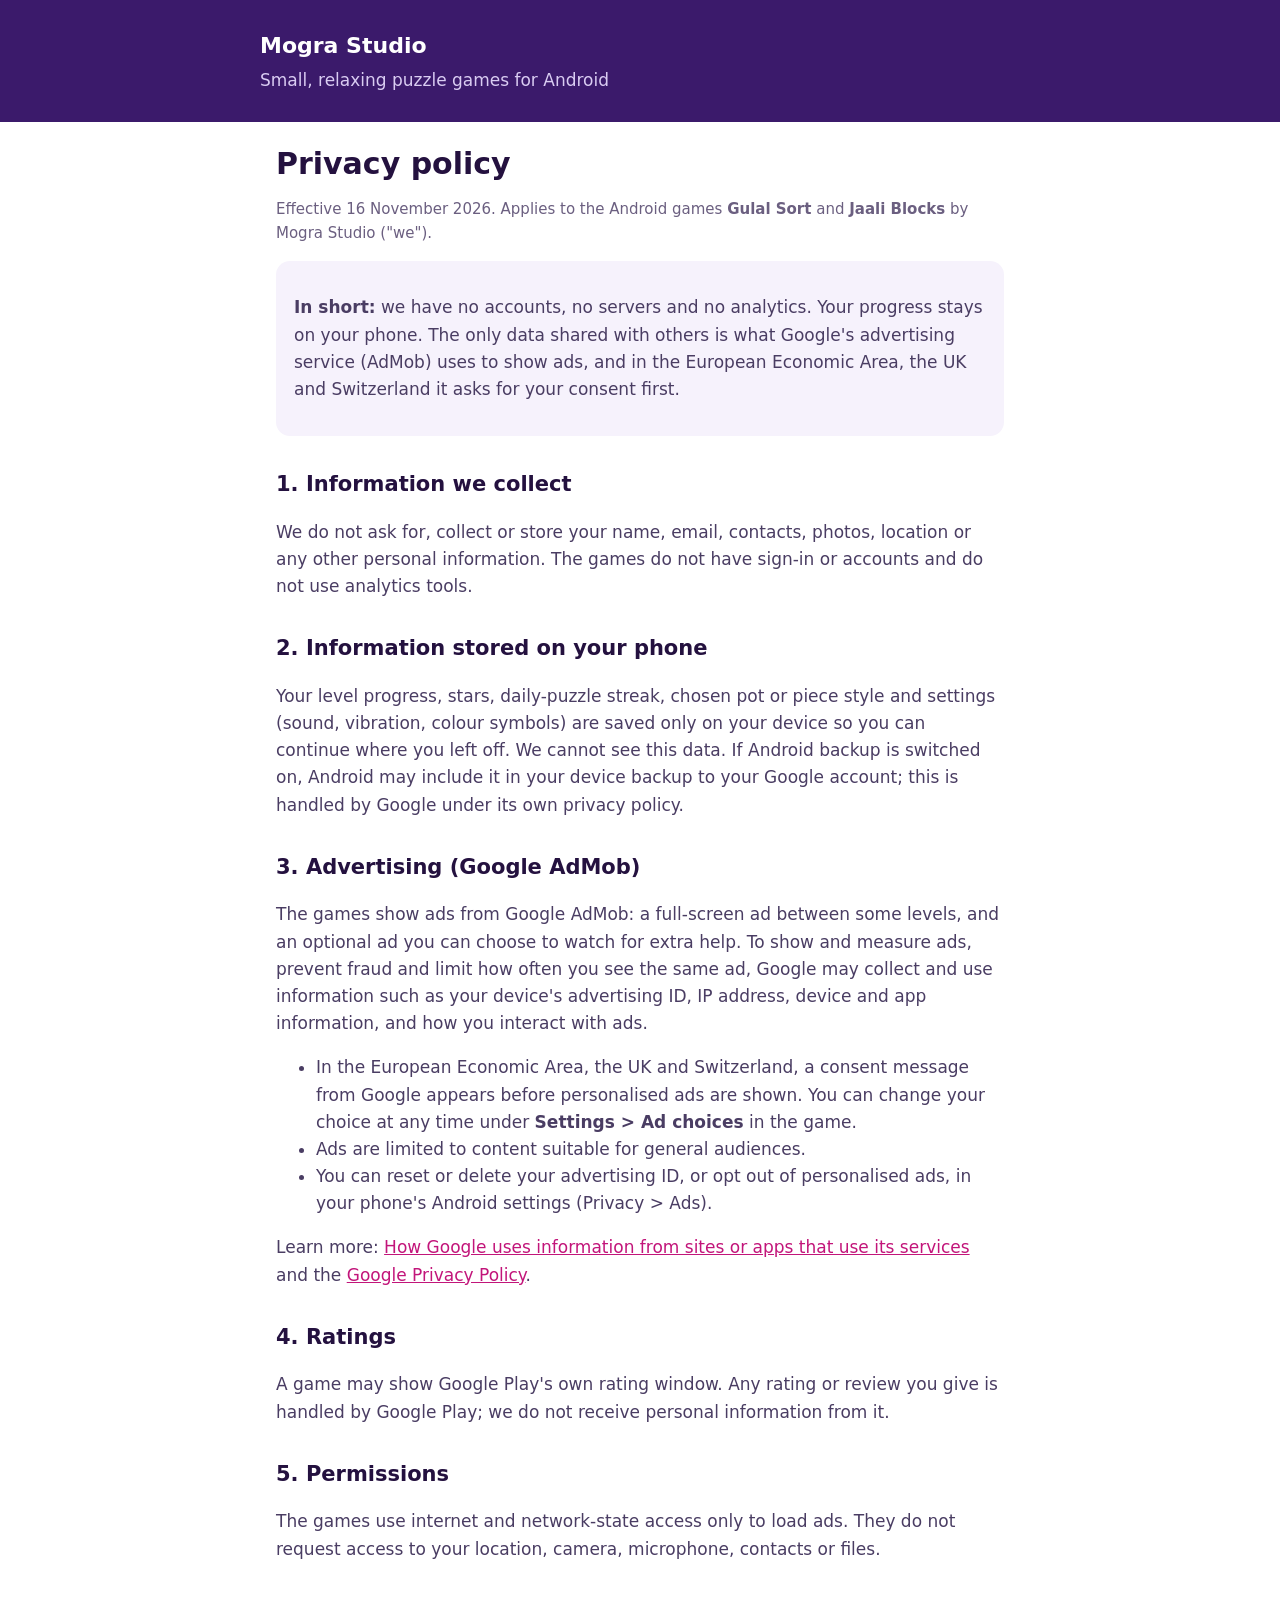
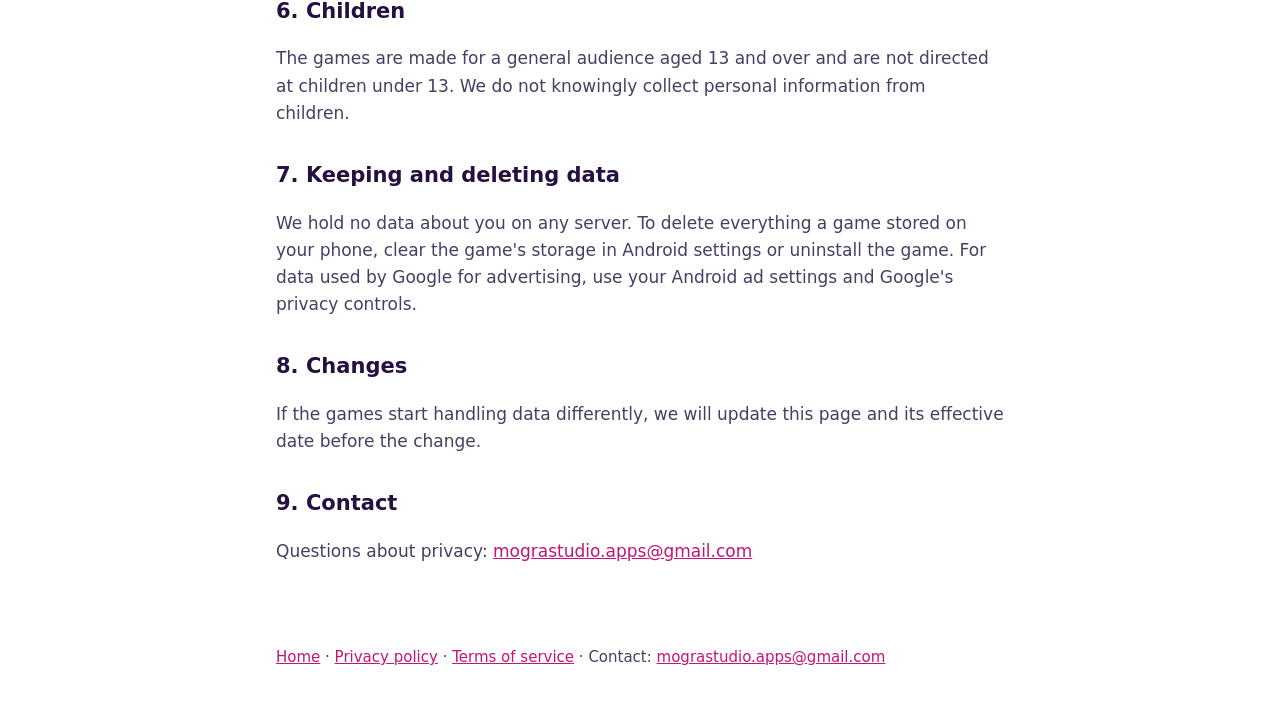
==== privacy.html @ 906f7b96 "Add home page, privacy policy and terms of service Co-Authored-By: Claude Opus 5.5 <noreply@anthropi" ====
<!doctype html>
<html lang="en">
<head>
<meta charset="utf-8">
<meta name="viewport" content="width=device-width, initial-scale=1">
<link rel="stylesheet" href="style.css">
<title>Privacy policy · Mogra Studio</title>
<meta name="description" content="Privacy policy for Mogra Studio games: Gulal Sort and Jaali Blocks.">
</head>
<body>
<header><div class="wrap"><a href="./">Mogra Studio</a><p>Small, relaxing puzzle games for Android</p></div></header>
<main>
<h1>Privacy policy</h1>
<p class="muted">Effective 16 November 2026. Applies to the Android games <strong>Gulal Sort</strong> and <strong>Jaali Blocks</strong> by Mogra Studio ("we").</p>

<div class="card"><p><strong>In short:</strong> we have no accounts, no servers and no analytics. Your progress stays on your phone. The only data shared with others is what Google's advertising service (AdMob) uses to show ads, and in the European Economic Area, the UK and Switzerland it asks for your consent first.</p></div>

<h2>1. Information we collect</h2>
<p>We do not ask for, collect or store your name, email, contacts, photos, location or any other personal information. The games do not have sign-in or accounts and do not use analytics tools.</p>

<h2>2. Information stored on your phone</h2>
<p>Your level progress, stars, daily-puzzle streak, chosen pot or piece style and settings (sound, vibration, colour symbols) are saved only on your device so you can continue where you left off. We cannot see this data. If Android backup is switched on, Android may include it in your device backup to your Google account; this is handled by Google under its own privacy policy.</p>

<h2>3. Advertising (Google AdMob)</h2>
<p>The games show ads from Google AdMob: a full-screen ad between some levels, and an optional ad you can choose to watch for extra help. To show and measure ads, prevent fraud and limit how often you see the same ad, Google may collect and use information such as your device's advertising ID, IP address, device and app information, and how you interact with ads.</p>
<ul>
<li>In the European Economic Area, the UK and Switzerland, a consent message from Google appears before personalised ads are shown. You can change your choice at any time under <strong>Settings &gt; Ad choices</strong> in the game.</li>
<li>Ads are limited to content suitable for general audiences.</li>
<li>You can reset or delete your advertising ID, or opt out of personalised ads, in your phone's Android settings (Privacy &gt; Ads).</li>
</ul>
<p>Learn more: <a href="https://policies.google.com/technologies/partner-sites">How Google uses information from sites or apps that use its services</a> and the <a href="https://policies.google.com/privacy">Google Privacy Policy</a>.</p>

<h2>4. Ratings</h2>
<p>A game may show Google Play's own rating window. Any rating or review you give is handled by Google Play; we do not receive personal information from it.</p>

<h2>5. Permissions</h2>
<p>The games use internet and network-state access only to load ads. They do not request access to your location, camera, microphone, contacts or files.</p>

<h2>6. Children</h2>
<p>The games are made for a general audience aged 13 and over and are not directed at children under 13. We do not knowingly collect personal information from children.</p>

<h2>7. Keeping and deleting data</h2>
<p>We hold no data about you on any server. To delete everything a game stored on your phone, clear the game's storage in Android settings or uninstall the game. For data used by Google for advertising, use your Android ad settings and Google's privacy controls.</p>

<h2>8. Changes</h2>
<p>If the games start handling data differently, we will update this page and its effective date before the change.</p>

<h2>9. Contact</h2>
<p>Questions about privacy: <a href="mailto:mograstudio.apps@gmail.com">mograstudio.apps@gmail.com</a></p>
</main>
<footer><p><a href="./">Home</a> · <a href="privacy.html">Privacy policy</a> · <a href="terms.html">Terms of service</a> · Contact: <a href="mailto:mograstudio.apps@gmail.com">mograstudio.apps@gmail.com</a></p></footer>
</body>
</html>
---- style.css ----
:root { --ink: #24113f; --soft: #4a3d63; --accent: #c2157a; --bg: #ffffff; --panel: #f6f2fc; }
* { box-sizing: border-box; }
body { margin: 0; background: var(--bg); color: var(--ink); font: 17px/1.6 system-ui, -apple-system, "Segoe UI", Roboto, sans-serif; }
header { background: #3b1a6b; color: #fff; padding: 28px 16px; }
header .wrap, main { max-width: 760px; margin: 0 auto; }
header a { color: #fff; text-decoration: none; font-weight: 800; font-size: 22px; }
header p { margin: 4px 0 0; color: #d9ccf2; }
main { padding: 24px 16px 48px; }
h1 { font-size: 30px; line-height: 1.2; margin: 0 0 8px; }
h2 { font-size: 21px; margin: 32px 0 8px; }
p, li { color: var(--soft); }
a { color: var(--accent); }
.card { background: var(--panel); border-radius: 14px; padding: 16px 18px; margin: 16px 0; }
.muted { font-size: 15px; color: #6b5f80; }
footer { max-width: 760px; margin: 0 auto; padding: 0 16px 40px; font-size: 15px; color: #6b5f80; }
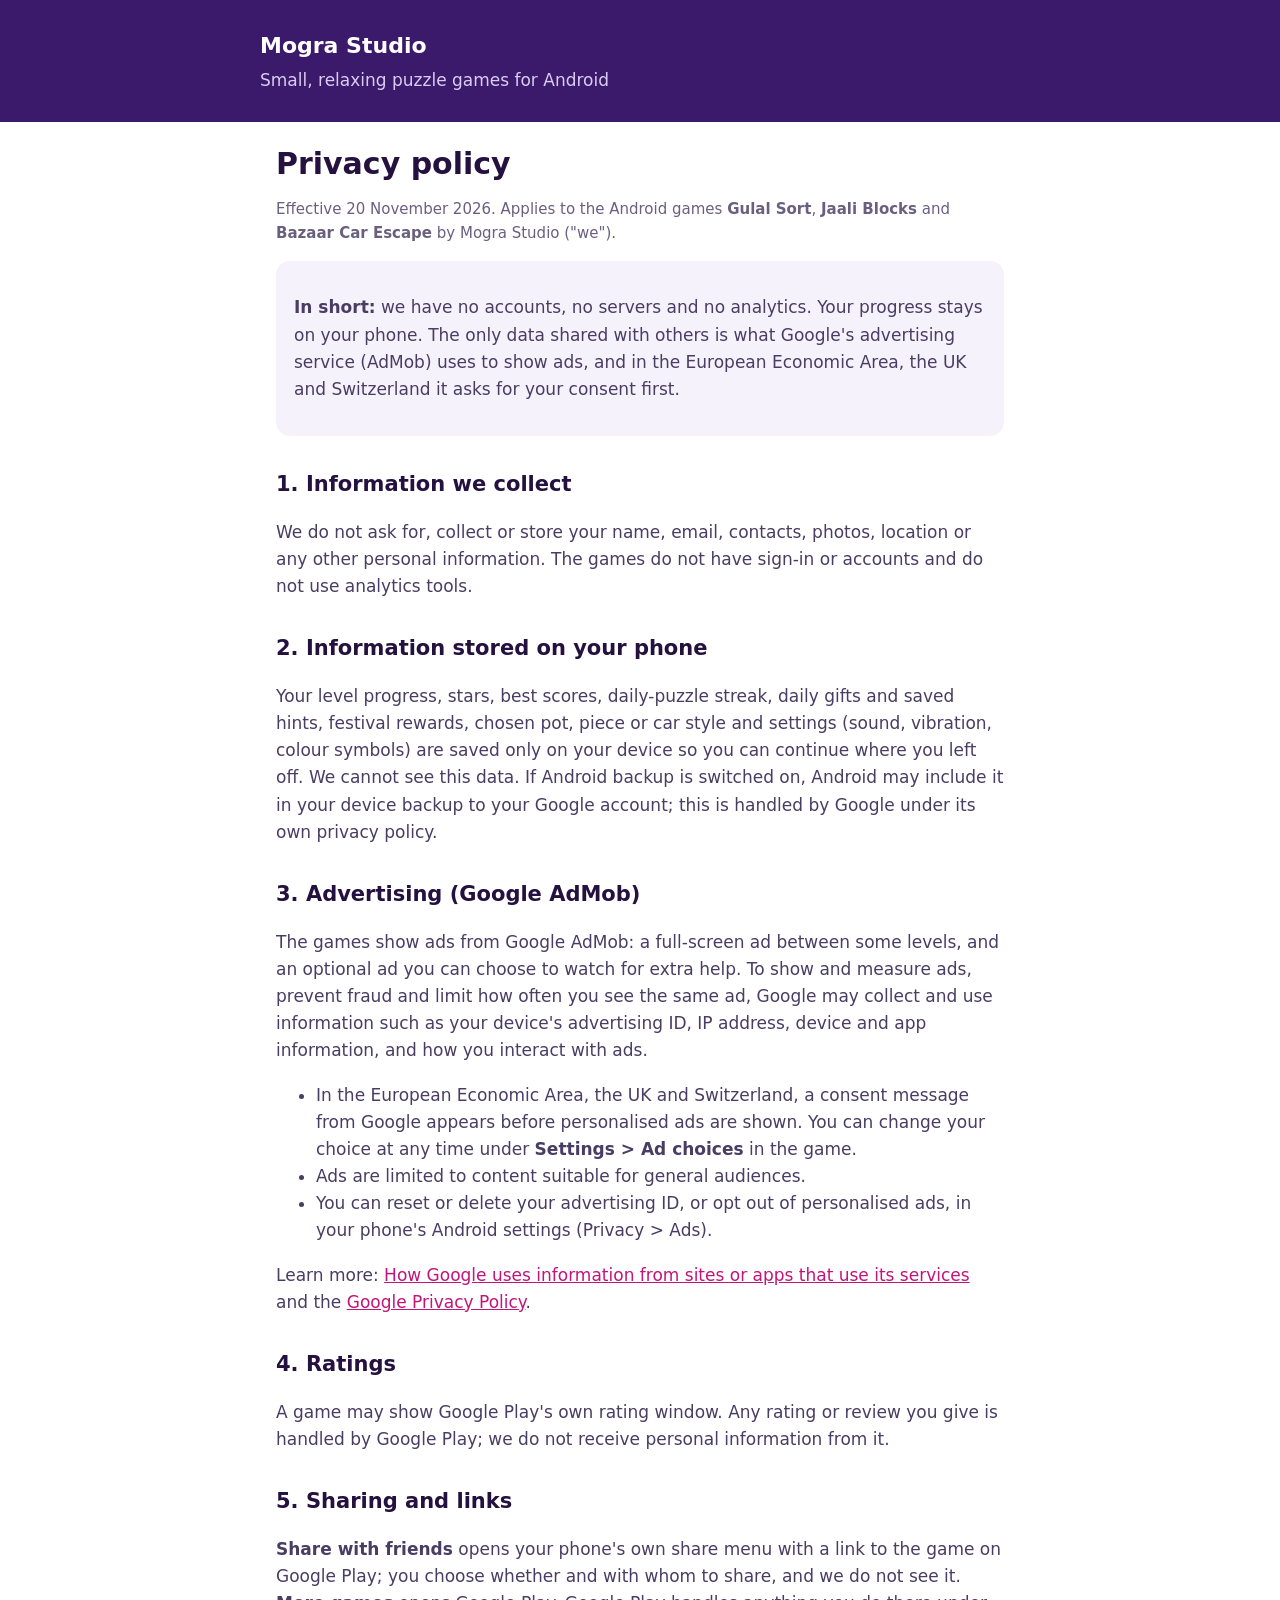
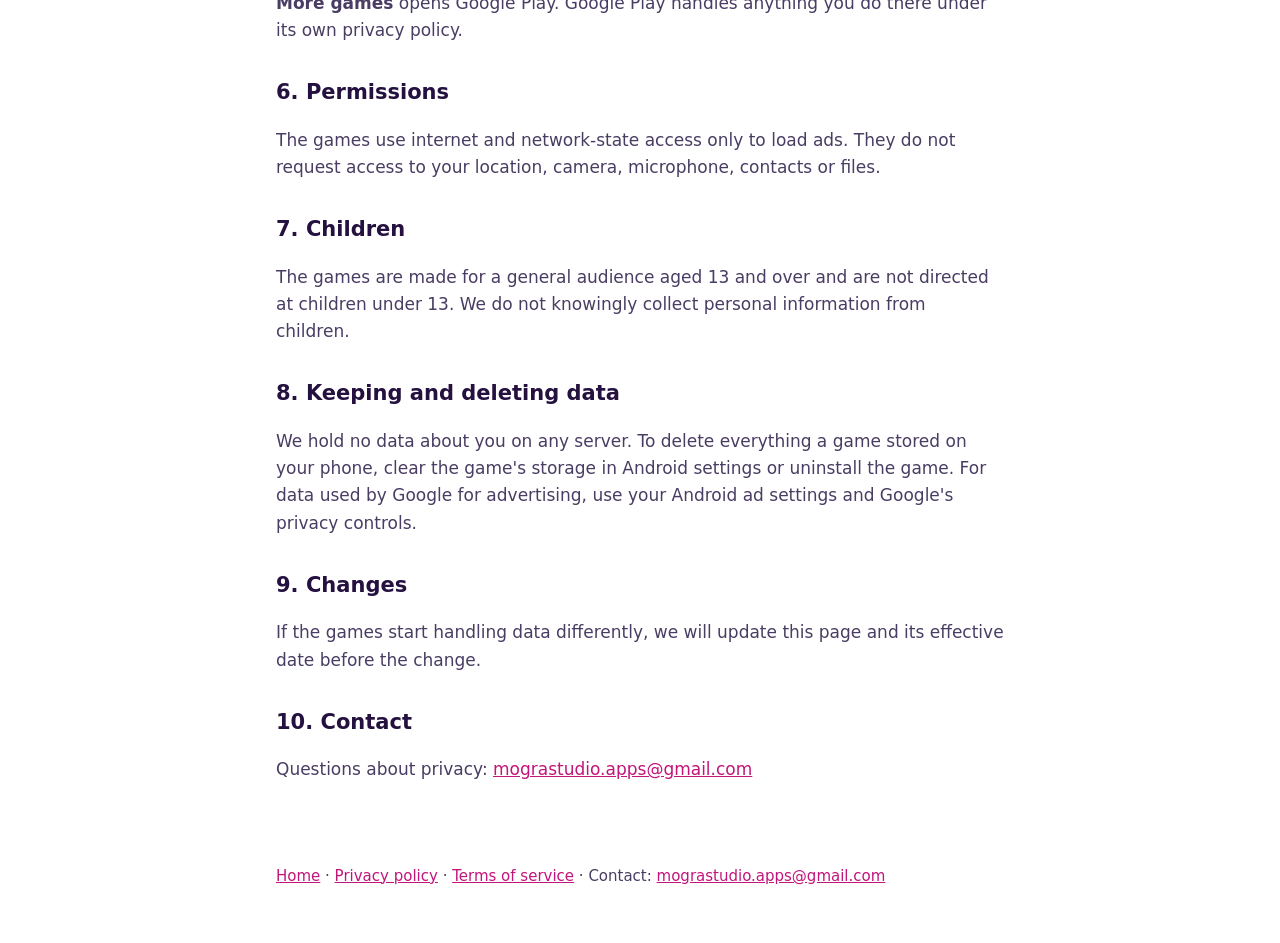
==== commit 69649e0e: "Add Bazaar Car Escape; mention sharing, daily gifts and car styles Co-Authored-By: Claude Opus 5.5 <" ====
--- a/privacy.html
+++ b/privacy.html
@@ -5,13 +5,13 @@
 <meta name="viewport" content="width=device-width, initial-scale=1">
 <link rel="stylesheet" href="style.css">
 <title>Privacy policy · Mogra Studio</title>
-<meta name="description" content="Privacy policy for Mogra Studio games: Gulal Sort and Jaali Blocks.">
+<meta name="description" content="Privacy policy for Mogra Studio games: Gulal Sort, Jaali Blocks and Bazaar Car Escape.">
 </head>
 <body>
 <header><div class="wrap"><a href="./">Mogra Studio</a><p>Small, relaxing puzzle games for Android</p></div></header>
 <main>
 <h1>Privacy policy</h1>
-<p class="muted">Effective 16 November 2026. Applies to the Android games <strong>Gulal Sort</strong> and <strong>Jaali Blocks</strong> by Mogra Studio ("we").</p>
+<p class="muted">Effective 20 November 2026. Applies to the Android games <strong>Gulal Sort</strong>, <strong>Jaali Blocks</strong> and <strong>Bazaar Car Escape</strong> by Mogra Studio ("we").</p>
 
 <div class="card"><p><strong>In short:</strong> we have no accounts, no servers and no analytics. Your progress stays on your phone. The only data shared with others is what Google's advertising service (AdMob) uses to show ads, and in the European Economic Area, the UK and Switzerland it asks for your consent first.</p></div>
 
@@ -19,7 +19,7 @@
 <p>We do not ask for, collect or store your name, email, contacts, photos, location or any other personal information. The games do not have sign-in or accounts and do not use analytics tools.</p>
 
 <h2>2. Information stored on your phone</h2>
-<p>Your level progress, stars, daily-puzzle streak, chosen pot or piece style and settings (sound, vibration, colour symbols) are saved only on your device so you can continue where you left off. We cannot see this data. If Android backup is switched on, Android may include it in your device backup to your Google account; this is handled by Google under its own privacy policy.</p>
+<p>Your level progress, stars, best scores, daily-puzzle streak, daily gifts and saved hints, festival rewards, chosen pot, piece or car style and settings (sound, vibration, colour symbols) are saved only on your device so you can continue where you left off. We cannot see this data. If Android backup is switched on, Android may include it in your device backup to your Google account; this is handled by Google under its own privacy policy.</p>
 
 <h2>3. Advertising (Google AdMob)</h2>
 <p>The games show ads from Google AdMob: a full-screen ad between some levels, and an optional ad you can choose to watch for extra help. To show and measure ads, prevent fraud and limit how often you see the same ad, Google may collect and use information such as your device's advertising ID, IP address, device and app information, and how you interact with ads.</p>
@@ -33,19 +33,22 @@
 <h2>4. Ratings</h2>
 <p>A game may show Google Play's own rating window. Any rating or review you give is handled by Google Play; we do not receive personal information from it.</p>
 
-<h2>5. Permissions</h2>
+<h2>5. Sharing and links</h2>
+<p><strong>Share with friends</strong> opens your phone's own share menu with a link to the game on Google Play; you choose whether and with whom to share, and we do not see it. <strong>More games</strong> opens Google Play. Google Play handles anything you do there under its own privacy policy.</p>
+
+<h2>6. Permissions</h2>
 <p>The games use internet and network-state access only to load ads. They do not request access to your location, camera, microphone, contacts or files.</p>
 
-<h2>6. Children</h2>
+<h2>7. Children</h2>
 <p>The games are made for a general audience aged 13 and over and are not directed at children under 13. We do not knowingly collect personal information from children.</p>
 
-<h2>7. Keeping and deleting data</h2>
+<h2>8. Keeping and deleting data</h2>
 <p>We hold no data about you on any server. To delete everything a game stored on your phone, clear the game's storage in Android settings or uninstall the game. For data used by Google for advertising, use your Android ad settings and Google's privacy controls.</p>
 
-<h2>8. Changes</h2>
+<h2>9. Changes</h2>
 <p>If the games start handling data differently, we will update this page and its effective date before the change.</p>
 
-<h2>9. Contact</h2>
+<h2>10. Contact</h2>
 <p>Questions about privacy: <a href="mailto:mograstudio.apps@gmail.com">mograstudio.apps@gmail.com</a></p>
 </main>
 <footer><p><a href="./">Home</a> · <a href="privacy.html">Privacy policy</a> · <a href="terms.html">Terms of service</a> · Contact: <a href="mailto:mograstudio.apps@gmail.com">mograstudio.apps@gmail.com</a></p></footer>
